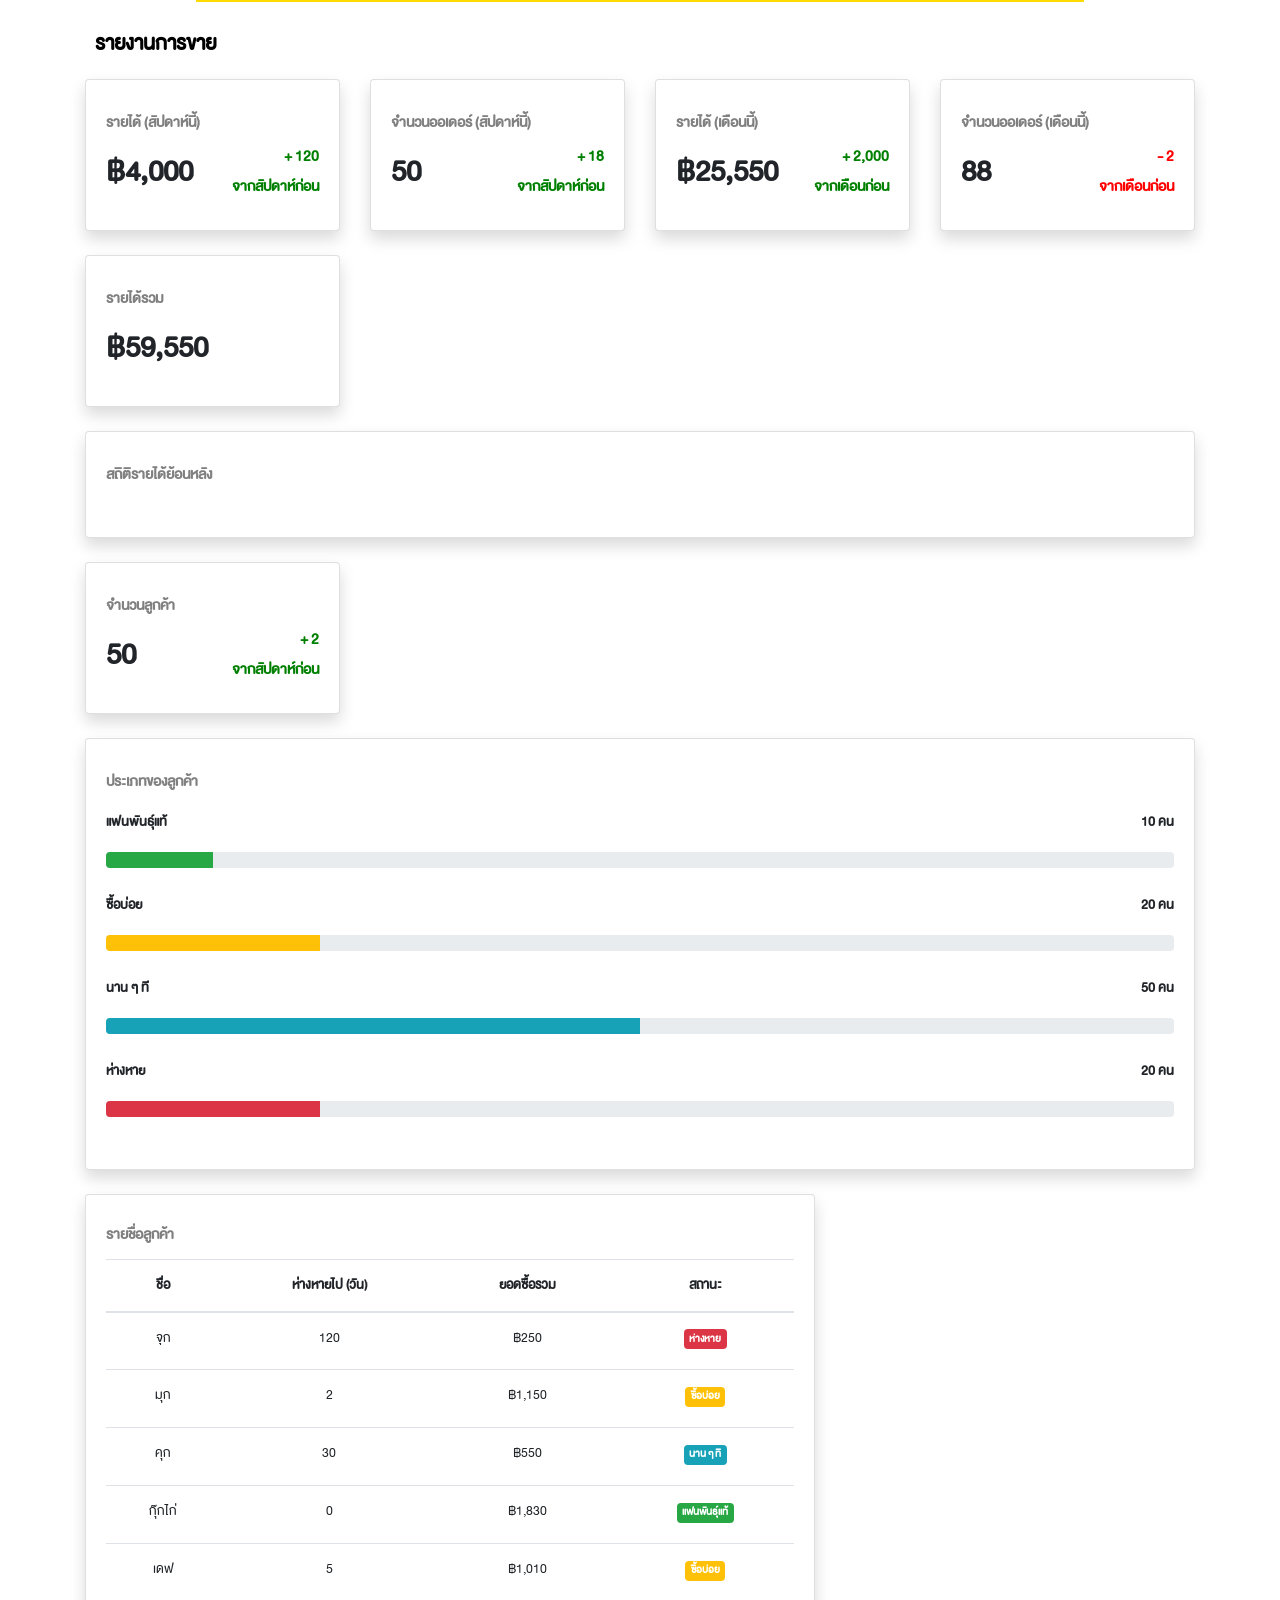
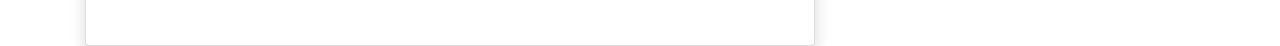
==== index.html @ 43d3f83f "no message" ====
<!DOCTYPE html>
<html>

<head>
    <meta charset="UTF-8">
    <meta name="viewport"
        content="width=device-width,initial-scale=1,maximum-scale=1,user-scalable=0,viewport-fit=cover">

    <!-- <link rel="stylesheet" href="https://maxcdn.bootstrapcdn.com/bootstrap/4.5.2/css/bootstrap.min.css"> -->
    <link rel="stylesheet" href="./css/bootstrap.min.css">
    <link rel="stylesheet" href="./modules/chart.css">

    <script src="https://d3js.org/d3.v4.min.js"></script>
    <script src="https://ajax.googleapis.com/ajax/libs/jquery/3.5.1/jquery.min.js"></script>
    <script src="https://cdnjs.cloudflare.com/ajax/libs/popper.js/1.16.0/umd/popper.min.js"></script>
    <script src="./js/bootstrap.min.js"></script>
    <script src="https://static.line-scdn.net/liff/edge/versions/2.5.0/sdk.js"></script>

    <title>Report</title>
</head>

<body>

    <div class="container">
        <div style="background-color: #FFDB01; height:2px; width:80%; padding-top: 0px; border: none; position: -webkit-sticky;
    position: sticky;  margin: auto">
        </div>
    </div>

    <div class="container" style="padding-top:15px;">
        <div class="container mt=20">
            <div class="row">
                <div class="col-1.5">
                    <h1 id="topic">รายงานการขาย</h1>
                </div>
            </div>
        </div>

        <div class="row">
            <div class="col-md-6 col-xl-3 mb-4 col-xs-1">
                <div class="card shadow border-left-primary py-2">
                    <div class="card-body">
                        <div class="row align-items-center no-gutters">
                            <div class="col">
                                <div class="text-uppercase text-xs mb-1" id="dash_head">
                                    <span>รายได้ (สัปดาห์นี้)</span></div>
                            </div>
                        </div>
                        <div class="row align-items-center no-gutters">
                            <div class="col-6">
                                <div class="text" id="number"><span>฿4,000</span></div>
                            </div>

                            <div class="col-6">
                                <div class="text" id="movement" style="color: green;"><span>+
                                        120<br>จากสัปดาห์ก่อน</span></div>
                                <i class="fas fa-calendar fa-2x text-gray-300"></i>
                            </div>
                        </div>
                    </div>
                </div>
            </div>

            <div class="col-md-6 col-xl-3 mb-4 col-xs-1">
                <div class="card shadow border-left-primary py-2">
                    <div class="card-body">
                        <div class="row align-items-center no-gutters">
                            <div class="col">
                                <div class="text-uppercase text-xs mb-1" id="dash_head">
                                    <span>จำนวนออเดอร์ (สัปดาห์นี้)</span></div>
                            </div>
                        </div>
                        <div class="row align-items-center no-gutters">
                            <div class="col-6">
                                <div class="text" id="number"><span>50</span></div>
                            </div>

                            <div class="col-6">
                                <div class="text" id="movement" style="color: green;"><span>+
                                        18<br>จากสัปดาห์ก่อน</span></div>
                                <i class="fas fa-calendar fa-2x text-gray-300"></i>
                            </div>

                        </div>
                    </div>
                </div>
            </div>

            <div class="col-md-6 col-xl-3 mb-4 col-xs-1">
                <div class="card shadow border-left-primary py-2">
                    <div class="card-body">
                        <div class="row align-items-center no-gutters">
                            <div class="col">
                                <div class="text-uppercase text-xs mb-1" id="dash_head">
                                    <span>รายได้ (เดือนนี้)</span></div>
                            </div>
                        </div>
                        <div class="row align-items-center no-gutters">
                            <div class="col-6">
                                <div class="text" id="number"><span>฿25,550</span></div>
                            </div>

                            <div class="col-6">
                                <div class="text" id="movement" style="color: green;"><span>+
                                        2,000<br>จากเดือนก่อน</span>
                                </div>
                                <i class="fas fa-calendar fa-2x text-gray-300"></i>
                            </div>

                        </div>
                    </div>
                </div>
            </div>

            <div class="col-md-6 col-xl-3 mb-4 col-xs-1">
                <div class="card shadow border-left-primary py-2">
                    <div class="card-body">
                        <div class="row align-items-center no-gutters">
                            <div class="col">
                                <div class="text-uppercase text-xs mb-1" id="dash_head">
                                    <span>จำนวนออเดอร์ (เดือนนี้)</span></div>
                            </div>
                        </div>
                        <div class="row align-items-center no-gutters">
                            <div class="col-6">
                                <div class="text" id="number"><span>88</span></div>
                            </div>

                            <div class="col-6">
                                <div class="text" id="movement" style="color: red;"><span>- 2<br>จากเดือนก่อน</span>
                                </div>
                                <i class="fas fa-calendar fa-2x text-gray-300"></i>
                            </div>

                        </div>
                    </div>
                </div>
            </div>

            <div class="col-md-6 col-xl-3 mb-4 col-xs-1">
                <div class="card shadow border-left-primary py-2">
                    <div class="card-body">
                        <div class="row align-items-center no-gutters">
                            <div class="col">
                                <div class="text-uppercase text-xs mb-1" id="dash_head">
                                    <span>รายได้รวม</span></div>
                            </div>
                        </div>
                        <div class="row align-items-center no-gutters">
                            <div class="col">
                                <div class="text" id="number"><span>฿59,550</span></div>
                            </div>
                        </div>
                    </div>
                </div>
            </div>
        </div>

        <div class="row">
            <div class="col mb-4 col-xs-1">
                <div class="card shadow border-left-primary py-2">
                    <div class="card-body">
                        <div class="row align-items-center no-gutters">
                            <div class="text-uppercase text-xs mb-1" id="dash_head">
                                <span>สถิติรายได้ย้อนหลัง</span></div>
                        </div>
                        <div class="row align-items-center no-gutters" id="forGetWidth">
                            <div class="chart chart--bar-chart js-bar-chart"></div>
                        </div>
                    </div>
                </div>
            </div>
        </div>



        <div class="row">
            <div class="col-md-6 col-xl-3 mb-4 col-xs-1">
                <div class="card shadow border-left-primary py-2">
                    <div class="card-body">
                        <div class="row align-items-center no-gutters">
                            <div class="col">
                                <div class="text-uppercase text-xs mb-1" id="dash_head">
                                    <span>จำนวนลูกค้า</span></div>
                            </div>
                        </div>
                        <div class="row align-items-center no-gutters">
                            <div class="col-6">
                                <div class="text" id="number"><span>50</span></div>
                            </div>

                            <div class="col-6">
                                <div class="text" id="movement" style="color: green;"><span>+
                                        2<br>จากสัปดาห์ก่อน</span></div>
                                <i class="fas fa-calendar fa-2x text-gray-300"></i>
                            </div>
                        </div>
                    </div>
                </div>
            </div>
        </div>

        <div class="row">
            <div class="col mb-4 col-xs-1">
                <div class="card shadow border-left-primary py-2">
                    <div class="card-body">
                        <p class="card-title" id="dash_head">ประเภทของลูกค้า</p>
                        <p class="small font-weight-bold" style="font-size: 18px;">แฟนพันธุ์แท้<span
                                class="float-right">10 คน</span>
                        </p>
                        <div class="progress mb-4">
                            <div class="progress-bar bg-success" aria-valuenow="10" aria-valuemin="0"
                                aria-valuemax="100" style="width: 10%;"><span class="sr-only">10%</span></div>
                        </div>
                        <p class="small font-weight-bold" style="font-size: 18px;">ซื้อบ่อย<span class="float-right">20
                                คน</span></p>
                        <div class="progress mb-4">
                            <div class="progress-bar bg-warning" aria-valuenow="20" aria-valuemin="0"
                                aria-valuemax="100" style="width: 20%;"><span class="sr-only">20%</span></div>
                        </div>
                        <p class="small font-weight-bold" style="font-size: 18px;">นาน ๆ ที<span class="float-right">50
                                คน</span></p>
                        <div class="progress mb-4">
                            <div class="progress-bar bg-info" aria-valuenow="50" aria-valuemin="0" aria-valuemax="100"
                                style="width: 50%;"><span class="sr-only">50%</span></div>
                        </div>
                        <p class="small font-weight-bold" style="font-size: 18px;">ห่างหาย<span class="float-right">20
                                คน</span></p>
                        <div class="progress mb-4">
                            <div class="progress-bar bg-danger" aria-valuenow="20" aria-valuemin="0" aria-valuemax="100"
                                style="width: 20%;"><span class="sr-only">20%</span></div>
                        </div>
                    </div>
                </div>
            </div>
        </div>


        <div class="row">
            <div class="col-lg-7 col-xl-8">
                <div class="card shadow border-left-primary py-2">
                    <div class="card-body">
                        <h4 class="card-title" id="dash_head">รายชื่อลูกค้า</h4>
                        <table class="table">
                            <thead>
                                <tr style="font-size: 18px;  text-align: center;">
                                    <th>ชื่อ</th>
                                    <th>ห่างหายไป (วัน)</th>
                                    <th>ยอดซื้อรวม</th>
                                    <th>สถานะ</th>
                                </tr>
                            </thead>
                            <tbody style="font-size: 18px; text-align: center;">
                                <tr>
                                    <td>จุก</td>
                                    <td>120</td>
                                    <td>฿250</td>
                                    <td>
                                        <label class="badge badge-danger">ห่างหาย</label>
                                    </td>
                                </tr>
                                <tr>
                                    <td>มุก</td>
                                    <td>2</td>
                                    <td>฿1,150</td>
                                    <td>
                                        <label class="badge badge-warning" style="color: white;">ซื้อบ่อย</label>
                                    </td>
                                </tr>
                                <tr>
                                    <td>คุก</td>
                                    <td>30</td>
                                    <td>฿550</td>
                                    <td>
                                        <label class="badge badge-info">นาน ๆ ที</label>
                                    </td>
                                </tr>
                                <tr>
                                    <td>กุ๊กไก่</td>
                                    <td>0</td>
                                    <td>฿1,830</td>
                                    <td>
                                        <label class="badge badge-success">แฟนพันธุ์แท้</label>
                                    </td>
                                </tr>
                                <tr>
                                    <td>เดฟ</td>
                                    <td>5</td>
                                    <td>฿1,010</td>
                                    <td>
                                        <label class="badge badge-warning" style="color:  white;">ซื้อบ่อย</label>
                                    </td>
                                </tr>
                            </tbody>
                        </table>
                    </div>
                </div>



                <script>


                    let widthOfChart = document.getElementById("forGetWidth").offsetWidth
                    let barPadding = parseInt(widthOfChart / 26)

                    const defaults = {
                        // width: 300,
                        width: widthOfChart,
                        height: 200,
                        margin: {
                            top: 20,
                            right: 20,
                            bottom: 40,
                            left: 40
                        },
                        axis: true,
                        axisPadding: 5,
                        tickSize: 10,
                        // barPadding: 10,
                        barPadding: barPadding,
                        ease: d3.easeLinear,
                        nice: true,
                        type: 'rounded'
                    };

                    class BarChart {

                        constructor(element, options) {
                            Object.assign(this, defaults, options);

                            this.element = element;
                            this.init();
                        }

                        dimensions() {
                            const { margin } = this;

                            return [
                                this.width - margin.left - margin.right,
                                this.height - margin.top - margin.bottom
                            ];
                        }

                        init() {
                            const { margin, tickSize, axisPadding } = this;
                            const [innerWidth, innerHeight] = this.dimensions();

                            this.graph = d3.select(this.element)

                            const svg = this.svg = this.graph
                                .append('svg')
                                .attr('width', this.width)
                                .attr('height', this.height)
                                .append('g')
                                .attr('transform', `translate(${margin.left}, ${margin.top})`);

                            const scaleX = this.scaleX = d3
                                .scaleTime()
                                .range([0, innerWidth]);

                            const scaleY = this.scaleY = d3
                                .scaleLinear()
                                .range([innerHeight, 0]);

                            const xAxis = this.xAxis = d3.axisBottom(scaleX)
                                .ticks(5)
                                .tickPadding(8)
                                .tickSize(tickSize);

                            const yAxis = this.yAxis = d3.axisLeft(scaleY)
                                .ticks(3)
                                .tickPadding(8)
                                .tickSize(tickSize);

                            svg
                                .append('g')
                                .attr('class', 'chart__axis chart__axis--x')
                                .attr('transform', `translate(0, ${innerHeight + axisPadding})`)
                                .call(xAxis);

                            svg
                                .append('g')
                                .attr('class', 'chart__axis chart__axis--y')
                                .attr('transform', `translate(${-axisPadding}, 0)`)
                                .call(yAxis);
                        }

                        renderAxis(data, options) {
                            let { svg } = this;

                            svg = options.animate ? svg.transition() : svg;

                            svg
                                .select('.chart__axis--x')
                                .call(this.xAxis);

                            svg
                                .select('.chart__axis--y')
                                .call(this.yAxis);
                        }

                        renderBars(data, options) {
                            const { svg, scaleX, scaleY, barPadding, type, ease } = this;
                            const [innerWidth, innerHeight] = this.dimensions();
                            const barWidth = innerWidth / data.length - barPadding;

                            const column = svg
                                .selectAll('.chart__column')
                                .data(data);

                            column
                                .enter()
                                .append('rect')
                                .attr('class', 'chart__column');

                            (options.animate ? svg.selectAll('.chart__column').transition().ease(ease) : svg.selectAll('.chart__column'))
                                .attr('x', data => scaleX(data.date) - barWidth / 2)
                                .attr('rx', type === 'rounded' ? barWidth / 2 : 0)
                                .attr('ry', type === 'rounded' ? barWidth / 2 : 0)
                                .attr('width', barWidth)
                                .attr('height', innerHeight);

                            column
                                .exit()
                                .remove();

                            const bar = svg
                                .selectAll('.chart__bar')
                                .data(data);

                            bar
                                .enter()
                                .append('rect')
                                .attr('class', 'chart__bar');

                            (options.animate ? svg.selectAll('.chart__bar').transition().ease(ease) : svg.selectAll('.chart__bar'))
                                .attr('x', data => scaleX(data.date) - barWidth / 2)
                                .attr('y', data => scaleY(data.value))
                                .attr('rx', type === 'rounded' ? barWidth / 2 : 0)
                                .attr('ry', type === 'rounded' ? barWidth / 2 : 0)
                                .attr('width', barWidth)
                                .attr('height', data => innerHeight - scaleY(data.value));

                            bar
                                .exit()
                                .remove();
                        }

                        render(data, options = {}) {
                            const { scaleX, scaleY } = this;
                            const domainX = scaleX.domain(d3.extent(data, data => data.date));
                            const domainY = scaleY.domain([0, d3.max(data, data => data.value)]);

                            if (this.nice) {
                                domainX.nice();
                                domainY.nice();
                            }

                            if (this.axis) {
                                this.renderAxis(data, options);
                            }

                            this.renderBars(data, options);
                        }

                        update(data, options) {
                            this.render(data, {
                                animate: true
                            });
                        }

                    }

                    function generateData(n) {
                        const data = [];

                        while (n--) {
                            data.push({
                                date: new Date(Date.now() - (n * 1000 * 60 * 60 * 24)),
                                value: generateRandomInteger(0, 12)
                            });
                        }

                        return data;
                    }

                    function generateRandomInteger(min, max) {
                        return Math.floor(Math.random() * (max - min + 1)) + min;
                    }

                    const barChart = new BarChart('.js-bar-chart');

                    barChart.render(generateData(12));

                    document.querySelector('.js-bar-chart-update').addEventListener('click', () => barChart.update(generateData(24)));


                    document.write('<link rel="stylesheet" href="style.css?cache=' + new Date().getTime() + '">')
                    document.write('<script defer src="app.js?cache=' + new Date().getTime() + '"><\/script>')
                    async function main() {

                        await liff.init({ liffId: "1655215015-V58PdOrL" })

                    }

                    main()
                </script>
</body>


</html>
---- modules/chart.css ----
/* -----------Global----------- */

#topic {
    color: black;
    font-size: 28px;
    font-weight: bold;
    /* background-color: #FFDB01; */
    /* border-radius: 15px; */
    padding: 10px;
    background-size: 20%;
    /* font-family: 'db_helvethaicamon_x55_regular', sans-serif; */
  }
  
  #topic-second {
    color: black;
    font-size: large;
    font-weight: bold;
    padding: 10px;
    background-size: 20%;
  }
  
  body {
    padding: 0px;
    /* padding-top: 15px; */
    min-height: 100%;
    display: grid;
    grid-template-rows: 1fr auto;
    /* font-family: 'Mitr', sans-serif; */
    font-family: 'db_helvethaicamon_x55_regular', sans-serif;
  }
  

  
  
  /* -----------Fonts----------- */
  
  /*! Generated by Font Squirrel (https://www.fontsquirrel.com) on November 10, 2020 */
  
  @font-face {
    font-family: 'db_helvethaicamon_x75_bd';
    src: url('../fonts/db_helvethaicamon_x_bd_v3.2-webfont.eot');
    src: url('../fonts/db_helvethaicamon_x_bd_v3.2-webfont.eot?#iefix') format('embedded-opentype'),
         url('../fonts/db_helvethaicamon_x_bd_v3.2-webfont.woff2') format('woff2'),
         url('../fonts/db_helvethaicamon_x_bd_v3.2-webfont.woff') format('woff'),
         url('../fonts/db_helvethaicamon_x_bd_v3.2-webfont.svg#db_helvethaicamon_x75_bd') format('svg');
    font-weight: normal;
    font-style: normal;
  
  }
  
  @font-face {
    font-family: 'db_helvethaicamon_x55_regular';
    src: url('../fonts/db_helvethaicamon_x_v3.2-webfont.eot');
    src: url('../fonts/db_helvethaicamon_x_v3.2-webfont.eot?#iefix') format('embedded-opentype'),
         url('../fonts/db_helvethaicamon_x_v3.2-webfont.woff2') format('woff2'),
         url('../fonts/db_helvethaicamon_x_v3.2-webfont.woff') format('woff'),
         url('../fonts/db_helvethaicamon_x_v3.2-webfont.svg#db_helvethaicamon_x55_regular') format('svg');
    font-weight: normal;
    font-style: normal;
  
  }



:root {
    /* --chartMarginBottom: 1.5rem; */
    --chartMarginBottom: 15px;
    --chartBarColor: #FFDB01;
  
    --chartColumnColor: #e6edf4;
  
    --chartAxisColor: #e6edf4;
    /* --chartAxisFontSize: 0.625rem; */
    --chartAxisFontSize: 10px;
    /* --chartAxisStrokeWidth: 0.125rem; */
    --chartAxisStrokeWidth: 2px;
  }
  
  .chart {
    margin-bottom: var(--chartMarginBottom);
  }
  
  .chart__bar {
    fill: var(--chartBarColor);
  }
  
  .chart__column {
    fill: var(--chartColumnColor);
  }
  
  .chart__axis {
    font-size: var(--chartAxisFontSize);
  }
  
  .chart__axis path,
  .chart__axis line {
    fill: none;
    stroke: var(--chartAxisColor);
    stroke-width: var(--chartAxisStrokeWidth);
  }
  
  .chart__axis path {
    display: none;
  }
  
  /* modules/image.css */
  
  svg {
    height: auto;
    max-width: 100%;
    vertical-align: middle;
  }
  
  #dash_head {
    font-size: 20px;
    color: grey;
    font-weight: 600;
  }

    #number {
    font-size: 40px;
    text-align: left;
    font-weight: bold;
}

  #movement {
    font-size: 20px;
    text-align: right;
    font-weight: 600;
  }
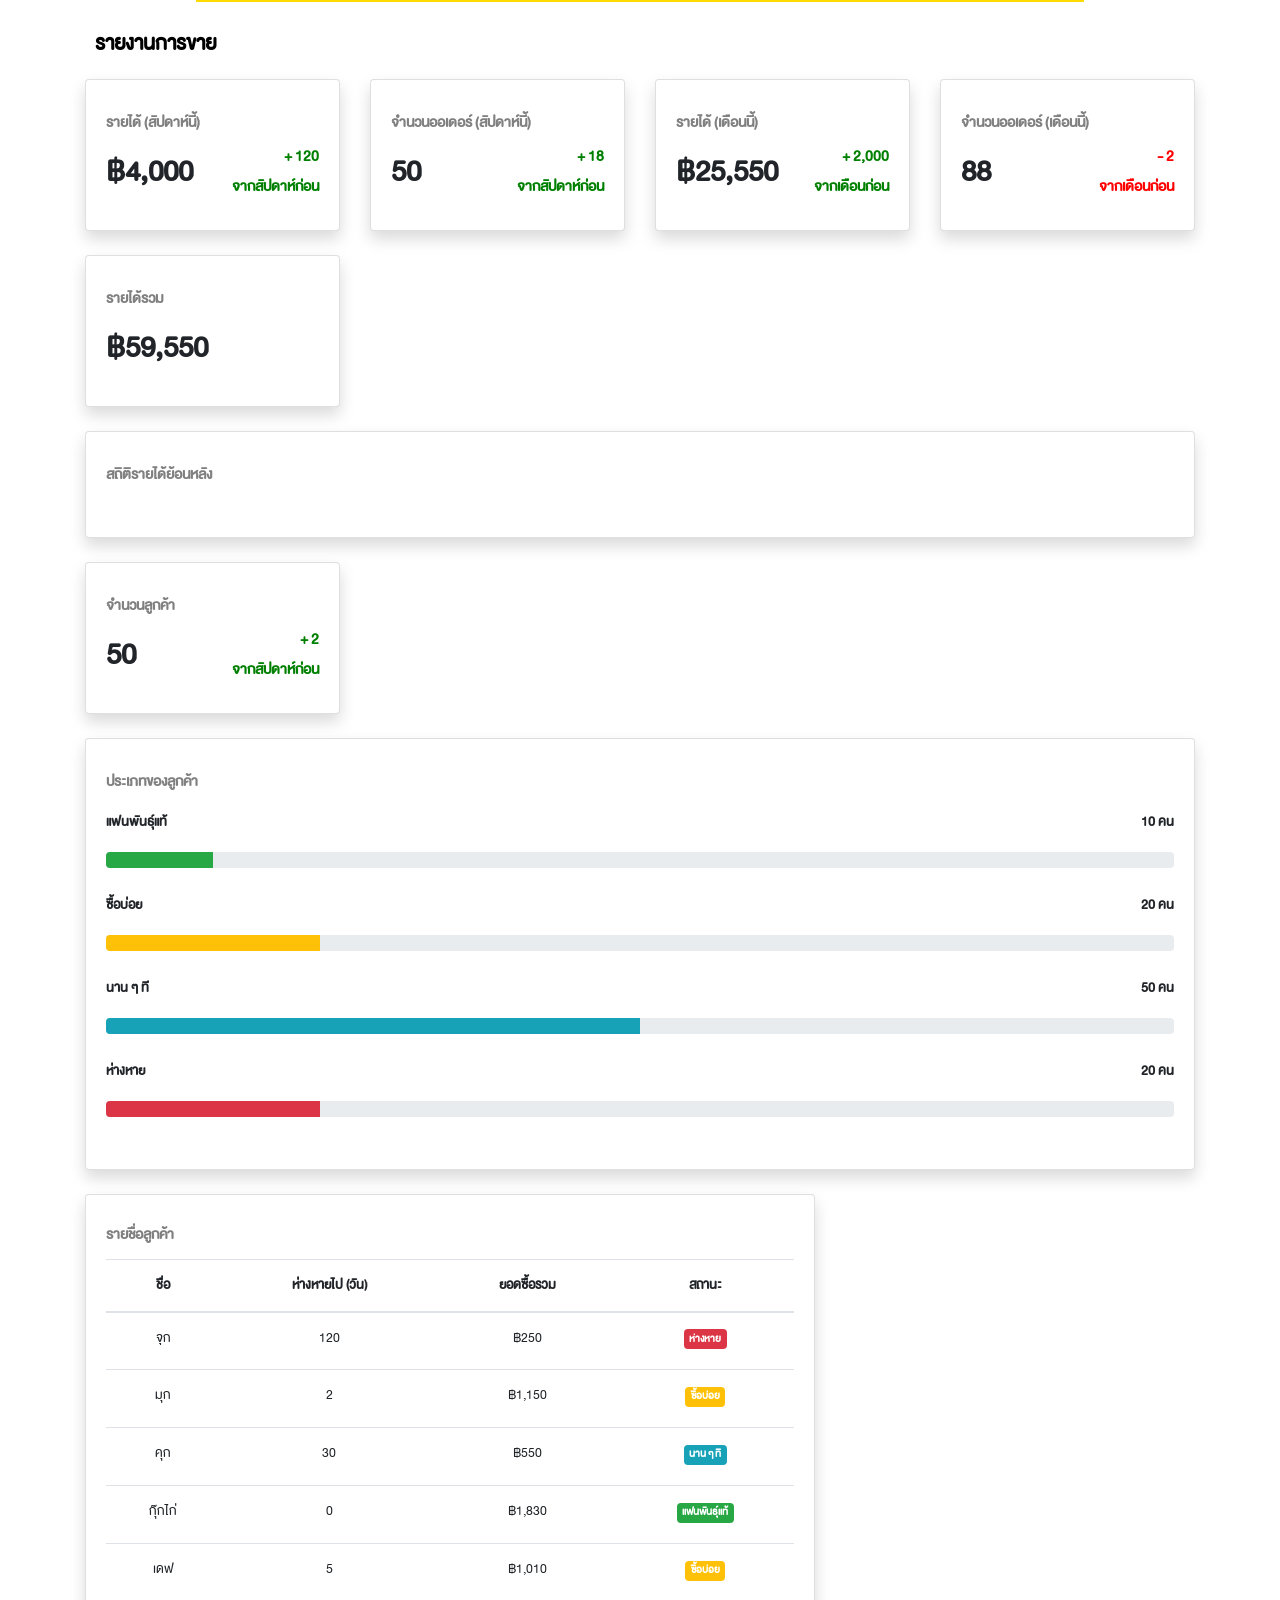
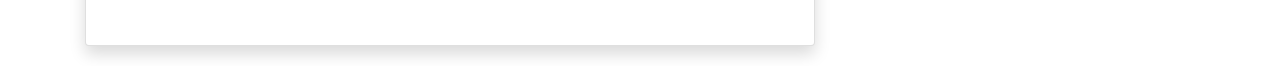
==== commit f81961df: "no message" ====
--- a/index.html
+++ b/index.html
@@ -236,7 +236,7 @@
         </div>
 
 
-        <div class="row">
+        <div class="row" style="margin-bottom: 20px;">
             <div class="col-lg-7 col-xl-8">
                 <div class="card shadow border-left-primary py-2">
                     <div class="card-body">
